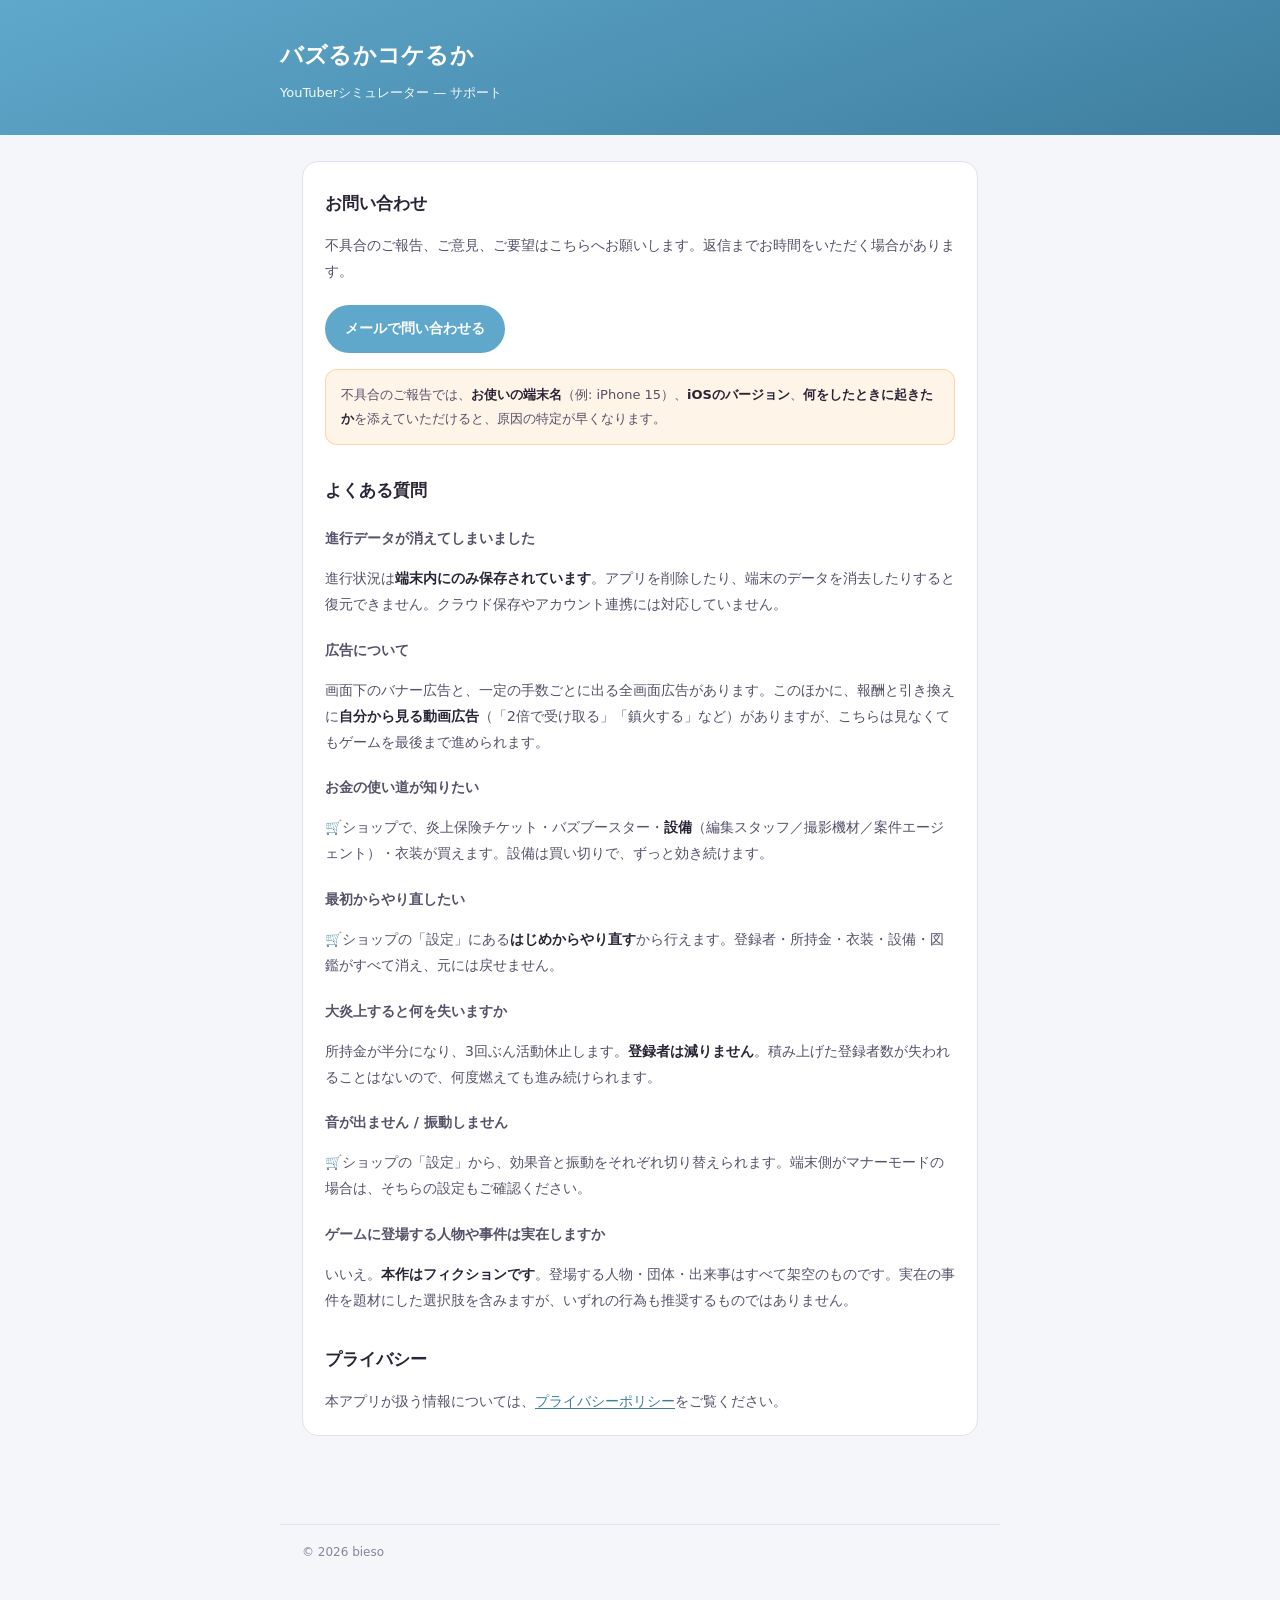
==== index.html @ 899aabf0 "バズるかコケるか サポート／プライバシーポリシー" ====
<!doctype html>
<html lang="ja">
<head>
<meta charset="utf-8">
<meta name="viewport" content="width=device-width,initial-scale=1">
<title>サポート — バズるかコケるか</title>
<meta name="description" content="バズるかコケるか（YouTuberシミュレーター）のサポートページ。よくある質問とお問い合わせ先。">
<link rel="stylesheet" href="_shared.css">
</head>
<body>

<header>
  <div class="wrap">
    <h1>バズるかコケるか</h1>
    <p>YouTuberシミュレーター — サポート</p>
  </div>
</header>

<main>
  <div class="card">
    <h2>お問い合わせ</h2>
    <p>不具合のご報告、ご意見、ご要望はこちらへお願いします。返信までお時間をいただく場合があります。</p>
    <p><a class="contact" href="mailto:bieso.app@gmail.com?subject=%E3%83%90%E3%82%BA%E3%82%8B%E3%81%8B%E3%82%B3%E3%82%B1%E3%82%8B%E3%81%8B%20%E3%81%8A%E5%95%8F%E3%81%84%E5%90%88%E3%82%8F%E3%81%9B">メールで問い合わせる</a></p>

    <div class="note">
      <p>不具合のご報告では、<strong>お使いの端末名</strong>（例: iPhone 15）、<strong>iOSのバージョン</strong>、<strong>何をしたときに起きたか</strong>を添えていただけると、原因の特定が早くなります。</p>
    </div>

    <h2>よくある質問</h2>

    <h3>進行データが消えてしまいました</h3>
    <p>進行状況は<strong>端末内にのみ保存されています</strong>。アプリを削除したり、端末のデータを消去したりすると復元できません。クラウド保存やアカウント連携には対応していません。</p>

    <h3>広告について</h3>
    <p>画面下のバナー広告と、一定の手数ごとに出る全画面広告があります。このほかに、報酬と引き換えに<strong>自分から見る動画広告</strong>（「2倍で受け取る」「鎮火する」など）がありますが、こちらは見なくてもゲームを最後まで進められます。</p>

    <h3>お金の使い道が知りたい</h3>
    <p>🛒ショップで、炎上保険チケット・バズブースター・<strong>設備</strong>（編集スタッフ／撮影機材／案件エージェント）・衣装が買えます。設備は買い切りで、ずっと効き続けます。</p>

    <h3>最初からやり直したい</h3>
    <p>🛒ショップの「設定」にある<strong>はじめからやり直す</strong>から行えます。登録者・所持金・衣装・設備・図鑑がすべて消え、元には戻せません。</p>

    <h3>大炎上すると何を失いますか</h3>
    <p>所持金が半分になり、3回ぶん活動休止します。<strong>登録者は減りません</strong>。積み上げた登録者数が失われることはないので、何度燃えても進み続けられます。</p>

    <h3>音が出ません / 振動しません</h3>
    <p>🛒ショップの「設定」から、効果音と振動をそれぞれ切り替えられます。端末側がマナーモードの場合は、そちらの設定もご確認ください。</p>

    <h3>ゲームに登場する人物や事件は実在しますか</h3>
    <p>いいえ。<strong>本作はフィクションです</strong>。登場する人物・団体・出来事はすべて架空のものです。実在の事件を題材にした選択肢を含みますが、いずれの行為も推奨するものではありません。</p>

    <h2>プライバシー</h2>
    <p>本アプリが扱う情報については、<a href="privacy.html">プライバシーポリシー</a>をご覧ください。</p>
  </div>
</main>

<footer>
  <p>&copy; 2026 bieso</p>
</footer>

</body>
</html>
---- _shared.css ----
/* バズるかコケるか — 公開ページ共通スタイル
   GitHub Pages 等に store/web/ の中身をそのまま置けば動きます。 */

:root{
  /* ★--brand は両テーマ共通。ヘッダーは白文字を載せるので、
     ダークで明るく反転させると文字が読めなくなる（実際にそうなった）。
     テーマで入れ替えるのはリンク色 --sky-d と地の色だけにする。 */
  --brand:#5FA8CC; --brand-d:#3E7E9E;
  --sky:#5FA8CC; --sky-d:#3E7E9E; --ink:#2A2536; --ink2:#565068; --dim:#8A83A0;
  --line:#E4E0EE; --paper:#FFFFFF; --ground:#F4F6F9; --accent:#FFB05A;
}
@media (prefers-color-scheme:dark){
  :root{
    --sky:#7FC4E4; --sky-d:#9FD6F0; --ink:#ECE9F3; --ink2:#B8B2C8; --dim:#9A93B0;
    --line:#332E44; --paper:#221E30; --ground:#17141F;
  }
}
*{box-sizing:border-box}
html{-webkit-text-size-adjust:100%}
body{
  margin:0; background:var(--ground); color:var(--ink); line-height:1.85;
  font-family:system-ui,-apple-system,"Hiragino Kaku Gothic ProN","Yu Gothic",
              "Noto Sans JP",sans-serif;
  font-size:15px;
}
header{
  background:linear-gradient(160deg,var(--brand),var(--brand-d));
  color:#fff; padding:34px 22px 30px;
}
header .wrap{max-width:720px;margin:0 auto}
header h1{margin:0 0 4px;font-size:23px;font-weight:800;letter-spacing:.01em}
header p{margin:0;font-size:13px;color:rgba(255,255,255,.93)}
main{max-width:720px;margin:0 auto;padding:26px 22px 70px}
.card{
  background:var(--paper);border:1px solid var(--line);border-radius:16px;
  padding:22px 22px 6px;margin-bottom:18px;
}
h2{font-size:17px;font-weight:800;margin:26px 0 8px;padding-top:4px}
h2:first-child{margin-top:0}
h3{font-size:14px;font-weight:800;margin:20px 0 6px;color:var(--ink2)}
p,li{color:var(--ink2);font-size:14px}
ul{padding-left:1.25em}
li{margin-bottom:5px}
a{color:var(--sky-d);text-decoration:underline;text-underline-offset:2px}
strong{color:var(--ink)}
.updated{font-size:12px;color:var(--dim);margin-bottom:20px}
.note{
  background:color-mix(in srgb,var(--accent) 14%,transparent);
  border:1px solid color-mix(in srgb,var(--accent) 45%,transparent);
  border-radius:12px;padding:13px 15px;margin:16px 0;
}
.note p{margin:0;font-size:13px}
nav.crumbs{max-width:720px;margin:0 auto;padding:16px 22px 0;font-size:13px}
footer{
  max-width:720px;margin:0 auto;padding:0 22px 50px;
  color:var(--dim);font-size:12px;border-top:1px solid var(--line);
}
footer p{font-size:12px;color:var(--dim);margin:16px 0 0}
table{width:100%;border-collapse:collapse;margin:12px 0;font-size:13.5px}
th,td{text-align:left;padding:9px 10px;border-bottom:1px solid var(--line);vertical-align:top}
th{color:var(--ink);font-weight:800;width:38%}
td{color:var(--ink2)}
.contact{
  display:inline-block;background:var(--brand);color:#fff;text-decoration:none;
  padding:11px 20px;border-radius:999px;font-weight:800;font-size:14px;margin-top:6px;
}
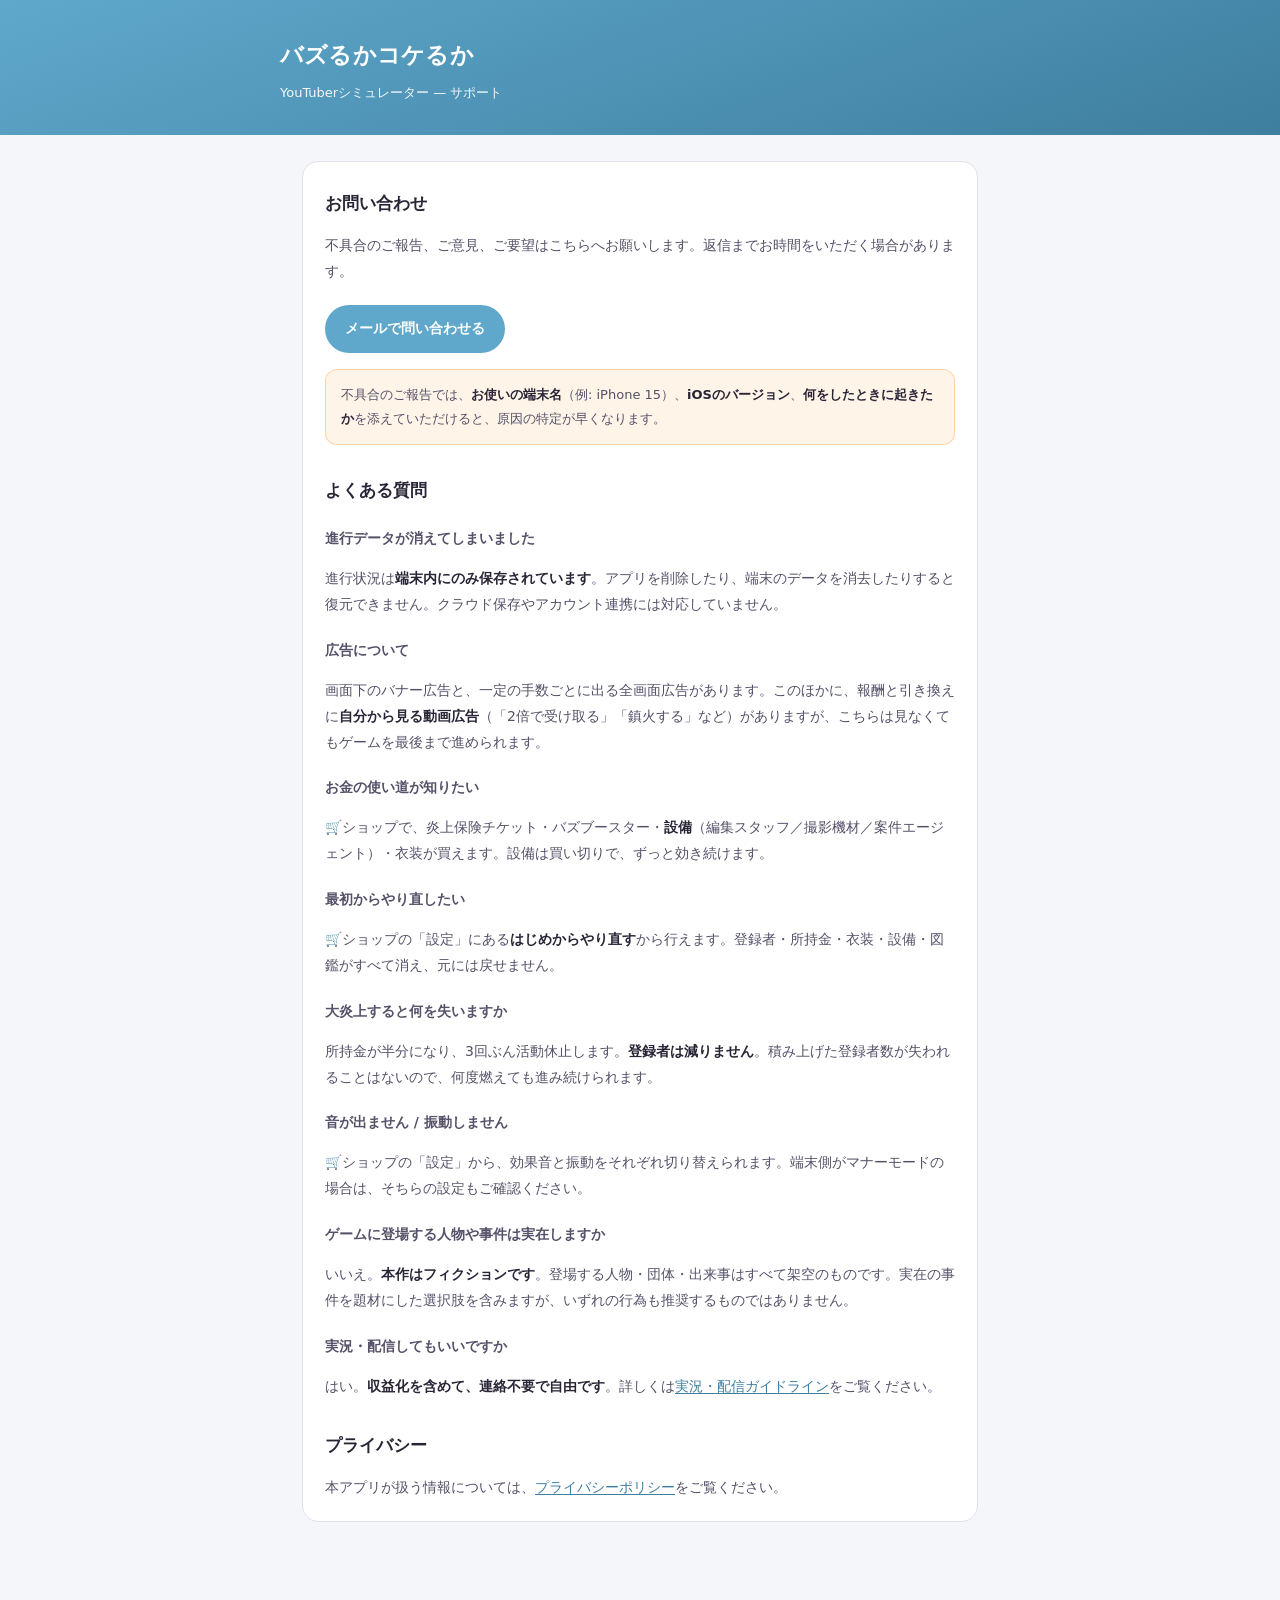
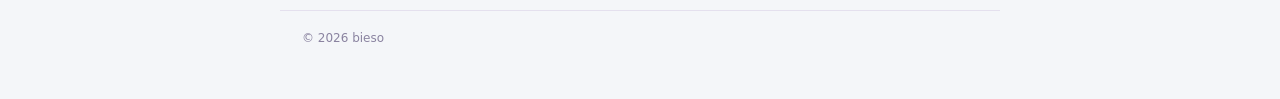
==== commit 4b522ec3: "実況・配信ガイドラインを追加" ====
--- a/index.html
+++ b/index.html
@@ -49,6 +49,9 @@
     <h3>ゲームに登場する人物や事件は実在しますか</h3>
     <p>いいえ。<strong>本作はフィクションです</strong>。登場する人物・団体・出来事はすべて架空のものです。実在の事件を題材にした選択肢を含みますが、いずれの行為も推奨するものではありません。</p>
 
+    <h3>実況・配信してもいいですか</h3>
+    <p>はい。<strong>収益化を含めて、連絡不要で自由です</strong>。詳しくは<a href="guideline.html">実況・配信ガイドライン</a>をご覧ください。</p>
+
     <h2>プライバシー</h2>
     <p>本アプリが扱う情報については、<a href="privacy.html">プライバシーポリシー</a>をご覧ください。</p>
   </div>
